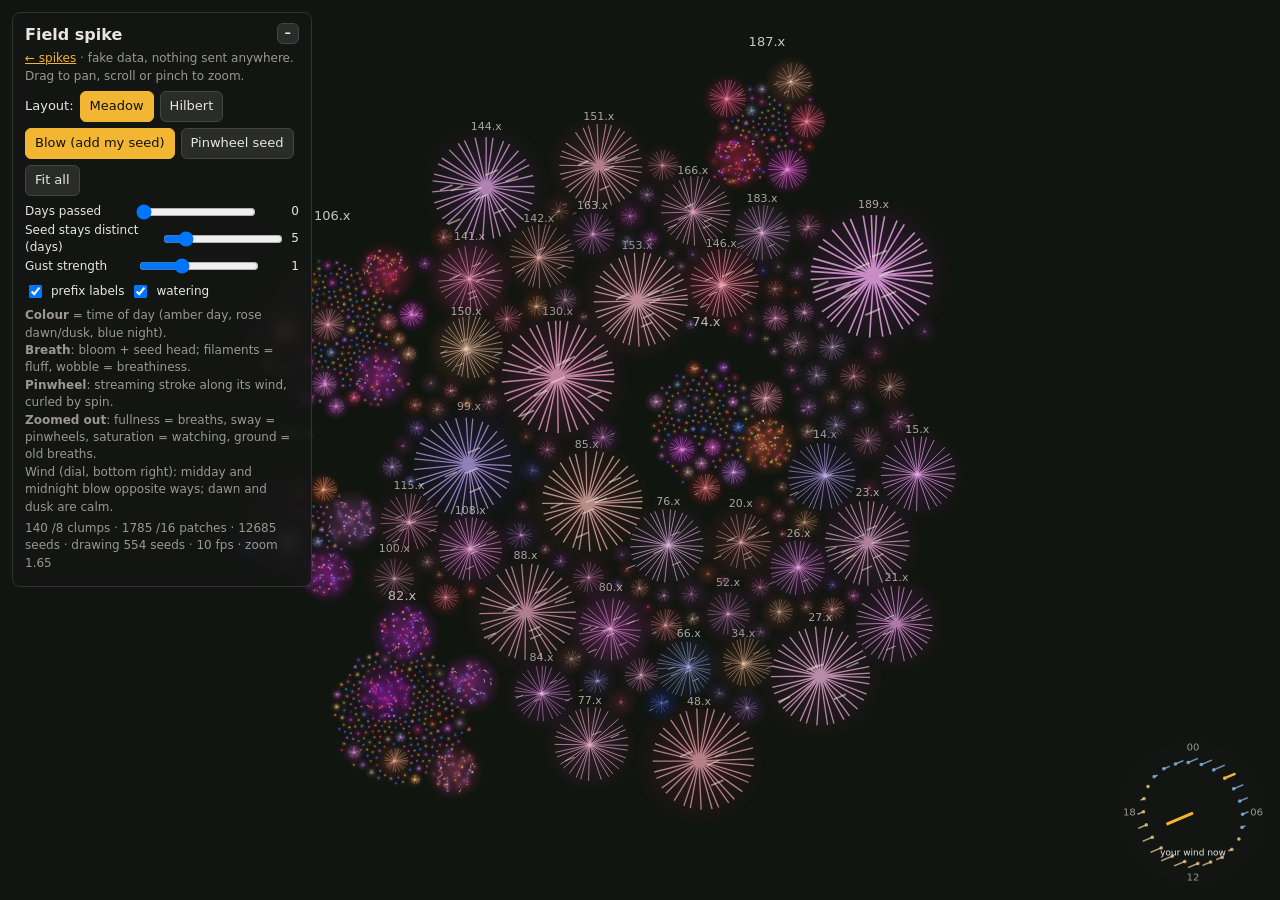
==== spikes/field.html @ 9ff6eb82 "Add field spike: meadow vs Hilbert layout with seed visuals, wind, fading and watering Co-Authored-B" ====
<!doctype html>
<html lang="en">
<head>
<meta charset="utf-8">
<meta name="viewport" content="width=device-width, initial-scale=1">
<title>Field spike</title>
<link rel="stylesheet" href="spike.css">
<style>
  html, body { height: 100%; overflow: hidden; }
  body { background: #11150f; }
  #field { position: fixed; inset: 0; width: 100%; height: 100%; border: 0; border-radius: 0; background: #11150f; touch-action: none; cursor: grab; }
  #field.dragging { cursor: grabbing; }
  .panel { position: fixed; left: 12px; top: 12px; width: 300px; max-width: calc(100vw - 24px); max-height: calc(100vh - 24px); overflow: auto;
           background: rgba(20, 22, 20, 0.86); color: #e8e6e1; border: 1px solid #333; border-radius: 8px; padding: 10px 12px; font-size: 13px; backdrop-filter: blur(6px); }
  .panel h1 { font-size: 1rem; margin: 0 0 4px; }
  .panel a { color: #f2b632; }
  .panel .row { margin: 6px 0; gap: 6px; }
  .panel button { padding: 5px 9px; font-size: 13px; background: #2a2c2a; color: #e8e6e1; border-color: #444; }
  .panel button.on, .panel button.primary { background: #f2b632; color: #111; border-color: #f2b632; }
  .panel label { font-size: 12px; justify-content: space-between; }
  .panel input[type=range] { width: 120px; }
  .panel .muted { color: #9a9890; font-size: 12px; margin: 4px 0; }
  #collapse { float: right; padding: 0 7px; }
  .panel.min > :not(h1) { display: none; }
  #dial { position: fixed; right: 12px; bottom: 12px; width: 150px; height: 150px; border: 0; background: transparent; pointer-events: none; }
  #stats { font-variant-numeric: tabular-nums; }
</style>
</head>
<body>
<canvas id="field"></canvas>
<canvas id="dial" width="300" height="300"></canvas>
<div class="panel" id="panel">
  <h1>Field spike <button id="collapse" title="collapse">–</button></h1>
  <p class="muted"><a href="index.html">← spikes</a> · fake data, nothing sent anywhere. Drag to pan, scroll or pinch to zoom.</p>
  <div class="row">
    Layout:
    <button id="lMeadow" class="on">Meadow</button>
    <button id="lHilbert">Hilbert</button>
  </div>
  <div class="row">
    <button id="blow" class="primary">Blow (add my seed)</button>
    <button id="blowPin">Pinwheel seed</button>
    <button id="fit">Fit all</button>
  </div>
  <label>Days passed <input type="range" id="days" min="0" max="90" step="1" value="0"><output id="daysV"></output></label>
  <label>Seed stays distinct (days) <input type="range" id="fresh" min="1" max="30" step="1" value="5"><output id="freshV"></output></label>
  <label>Gust strength <input type="range" id="gust" min="0" max="3" step="0.1" value="1"><output id="gustV"></output></label>
  <div class="row">
    <label><input type="checkbox" id="labels" checked> prefix labels</label>
    <label><input type="checkbox" id="watering" checked> watering</label>
  </div>
  <p class="muted">
    <b>Colour</b> = time of day (amber day, rose dawn/dusk, blue night).<br><b>Breath</b>: bloom + seed head; filaments = fluff, wobble = breathiness.<br>
    <b>Pinwheel</b>: streaming stroke along its wind, curled by spin.<br>
    <b>Zoomed out</b>: fullness = breaths, sway = pinwheels, saturation = watching, ground = old breaths.<br>
    Wind (dial, bottom right): midday and midnight blow opposite ways; dawn and dusk are calm.
  </p>
  <p class="muted" id="stats"></p>
</div>
<script type="module" src="field.js"></script>
</body>
</html>
---- spikes/spike.css ----
:root { color-scheme: light dark; --bg: #f6f4ee; --fg: #222; --muted: #777; --accent: #c98a00; --panel: #fff; --line: #ddd; }
@media (prefers-color-scheme: dark) { :root { --bg: #16171a; --fg: #e8e6e1; --muted: #999; --accent: #f2b632; --panel: #202226; --line: #333; } }
* { box-sizing: border-box; }
body { margin: 0; background: var(--bg); color: var(--fg); font: 15px/1.45 system-ui, sans-serif; }
main { max-width: 1000px; margin: 0 auto; padding: 16px; }
h1 { font-size: 1.4rem; margin: 0.4em 0; }
h2 { font-size: 1rem; margin: 1.2em 0 0.4em; color: var(--muted); text-transform: uppercase; letter-spacing: 0.05em; }
a { color: var(--accent); }
button { font: inherit; padding: 8px 14px; border-radius: 6px; border: 1px solid var(--line); background: var(--panel); color: var(--fg); cursor: pointer; }
button.primary { background: var(--accent); color: #000; border-color: var(--accent); }
canvas, video { display: block; max-width: 100%; background: var(--panel); border: 1px solid var(--line); border-radius: 6px; }
.row { display: flex; flex-wrap: wrap; gap: 12px; align-items: center; margin: 8px 0; }
.stats { display: grid; grid-template-columns: repeat(auto-fill, minmax(150px, 1fr)); gap: 8px; }
.stat { background: var(--panel); border: 1px solid var(--line); border-radius: 6px; padding: 8px; }
.stat b { display: block; font-size: 1.3rem; font-variant-numeric: tabular-nums; }
.stat span { color: var(--muted); font-size: 0.8rem; }
label { display: flex; gap: 6px; align-items: center; font-size: 0.9rem; }
input[type=range] { width: 140px; }
table { border-collapse: collapse; width: 100%; font-size: 0.85rem; font-variant-numeric: tabular-nums; }
td, th { border-bottom: 1px solid var(--line); padding: 4px 6px; text-align: left; }
code { font-size: 0.8rem; word-break: break-all; }
.muted { color: var(--muted); }
.ok { color: #3a9d4a; } .bad { color: #d0463b; }
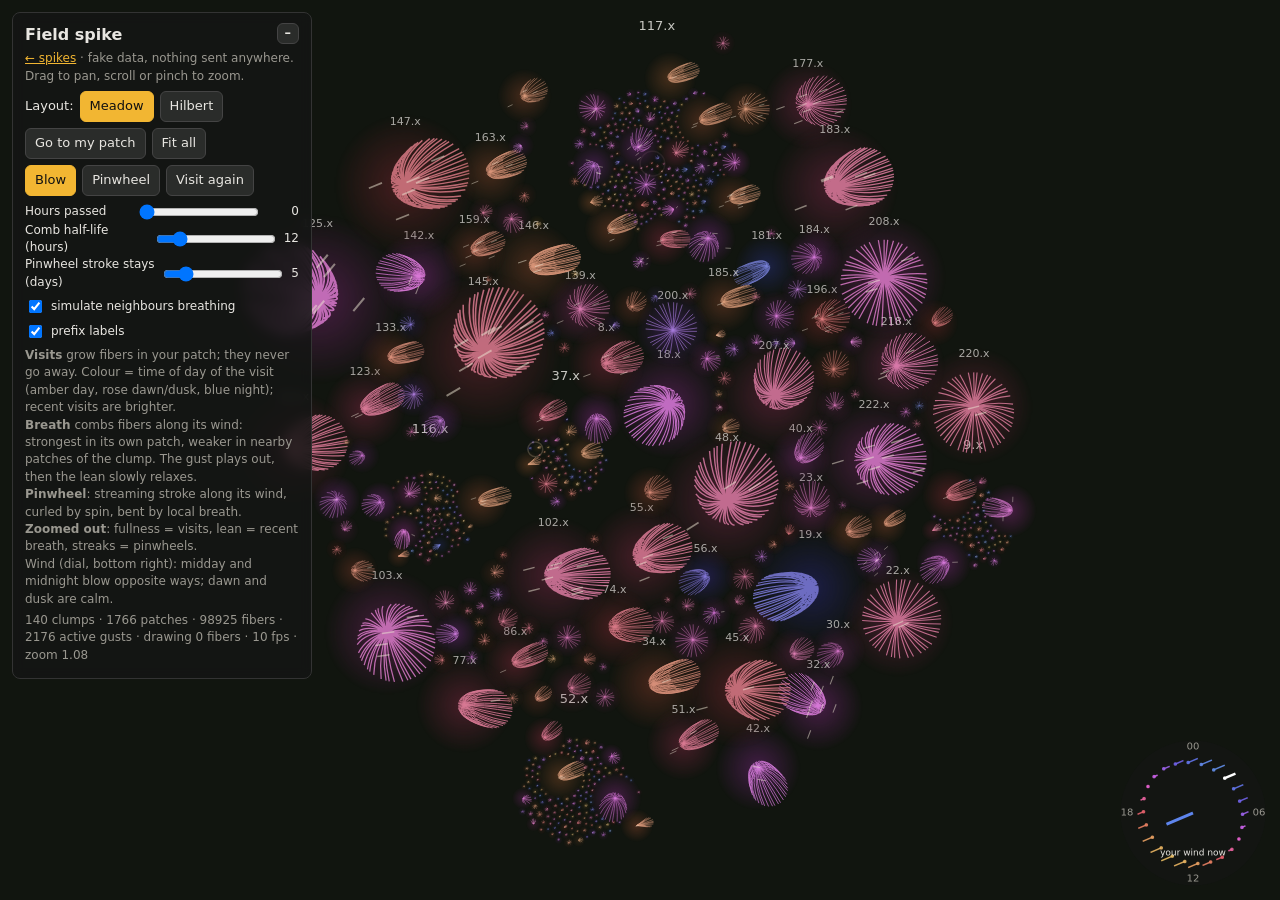
==== commit 7d3cdb31: "Change concept: visits grow fibers, breaths comb them; rebuild field spike and update plans Co-Autho" ====
--- a/spikes/field.html
+++ b/spikes/field.html
@@ -38,21 +38,28 @@
     <button id="lHilbert">Hilbert</button>
   </div>
   <div class="row">
-    <button id="blow" class="primary">Blow (add my seed)</button>
-    <button id="blowPin">Pinwheel seed</button>
+    <button id="home">Go to my patch</button>
     <button id="fit">Fit all</button>
   </div>
-  <label>Days passed <input type="range" id="days" min="0" max="90" step="1" value="0"><output id="daysV"></output></label>
-  <label>Seed stays distinct (days) <input type="range" id="fresh" min="1" max="30" step="1" value="5"><output id="freshV"></output></label>
-  <label>Gust strength <input type="range" id="gust" min="0" max="3" step="0.1" value="1"><output id="gustV"></output></label>
+  <div class="row">
+    <button id="blow" class="primary">Blow</button>
+    <button id="blowPin">Pinwheel</button>
+    <button id="visit">Visit again</button>
+  </div>
+  <label>Hours passed <input type="range" id="hours" min="0" max="96" step="1" value="0"><output id="hoursV"></output></label>
+  <label>Comb half-life (hours) <input type="range" id="halfLife" min="1" max="72" step="1" value="12"><output id="halfLifeV"></output></label>
+  <label>Pinwheel stroke stays (days) <input type="range" id="fresh" min="1" max="30" step="1" value="5"><output id="freshV"></output></label>
+  <div class="row">
+    <label><input type="checkbox" id="neighbours" checked> simulate neighbours breathing</label>
+  </div>
   <div class="row">
     <label><input type="checkbox" id="labels" checked> prefix labels</label>
-    <label><input type="checkbox" id="watering" checked> watering</label>
   </div>
   <p class="muted">
-    <b>Colour</b> = time of day (amber day, rose dawn/dusk, blue night).<br><b>Breath</b>: bloom + seed head; filaments = fluff, wobble = breathiness.<br>
-    <b>Pinwheel</b>: streaming stroke along its wind, curled by spin.<br>
-    <b>Zoomed out</b>: fullness = breaths, sway = pinwheels, saturation = watching, ground = old breaths.<br>
+    <b>Visits</b> grow fibers in your patch; they never go away. Colour = time of day of the visit (amber day, rose dawn/dusk, blue night); recent visits are brighter.<br>
+    <b>Breath</b> combs fibers along its wind: strongest in its own patch, weaker in nearby patches of the clump. The gust plays out, then the lean slowly relaxes.<br>
+    <b>Pinwheel</b>: streaming stroke along its wind, curled by spin, bent by local breath.<br>
+    <b>Zoomed out</b>: fullness = visits, lean = recent breath, streaks = pinwheels.<br>
     Wind (dial, bottom right): midday and midnight blow opposite ways; dawn and dusk are calm.
   </p>
   <p class="muted" id="stats"></p>
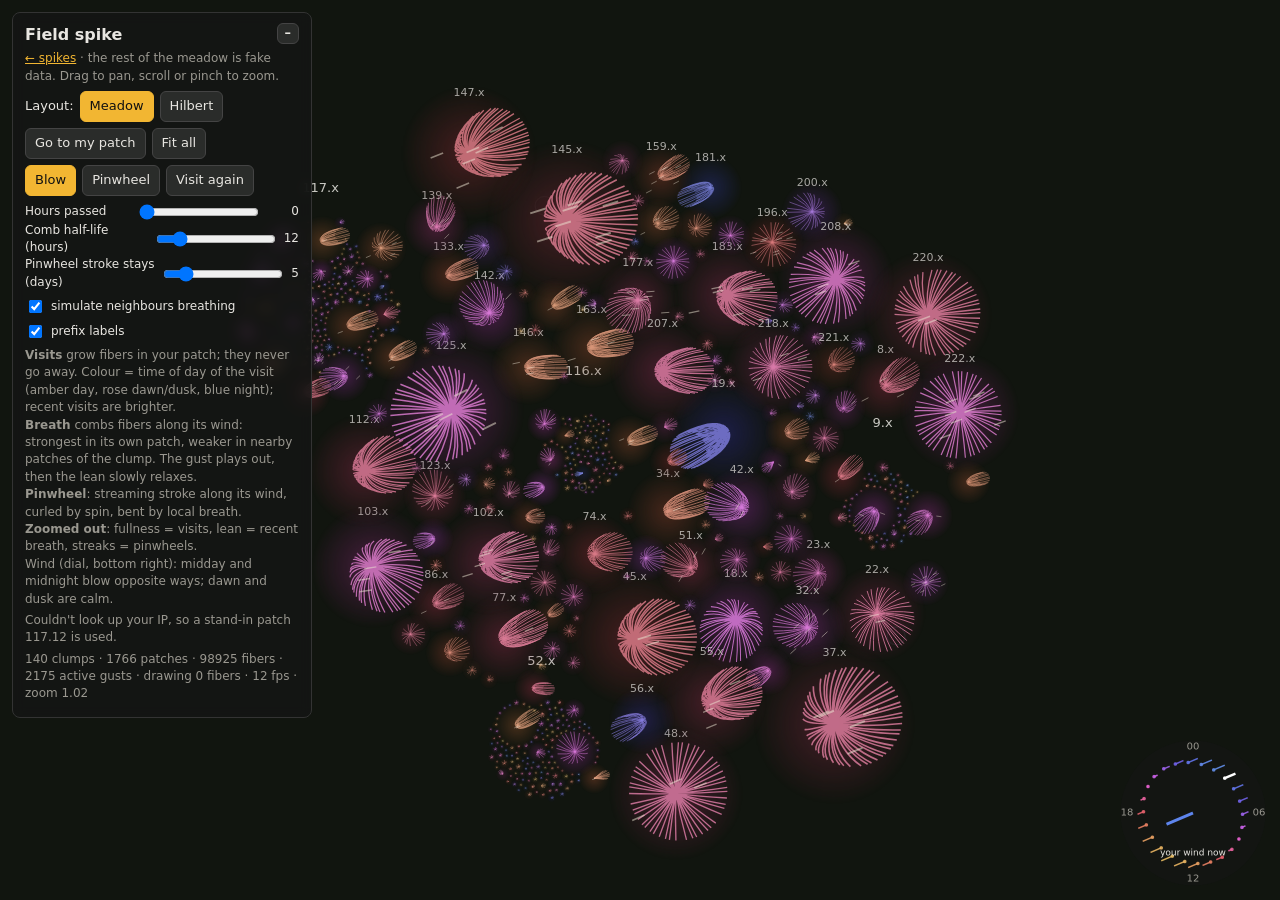
==== commit 0d788415: "Field spike: place your visit in your real /16 patch from an IP lookup Co-Authored-By: Claude Opus 5" ====
--- a/spikes/field.html
+++ b/spikes/field.html
@@ -31,7 +31,7 @@
 <canvas id="dial" width="300" height="300"></canvas>
 <div class="panel" id="panel">
   <h1>Field spike <button id="collapse" title="collapse">–</button></h1>
-  <p class="muted"><a href="index.html">← spikes</a> · fake data, nothing sent anywhere. Drag to pan, scroll or pinch to zoom.</p>
+  <p class="muted"><a href="index.html">← spikes</a> · the rest of the meadow is fake data. Drag to pan, scroll or pinch to zoom.</p>
   <div class="row">
     Layout:
     <button id="lMeadow" class="on">Meadow</button>
@@ -62,6 +62,7 @@
     <b>Zoomed out</b>: fullness = visits, lean = recent breath, streaks = pinwheels.<br>
     Wind (dial, bottom right): midday and midnight blow opposite ways; dawn and dusk are calm.
   </p>
+  <p class="muted" id="you"></p>
   <p class="muted" id="stats"></p>
 </div>
 <script type="module" src="field.js"></script>
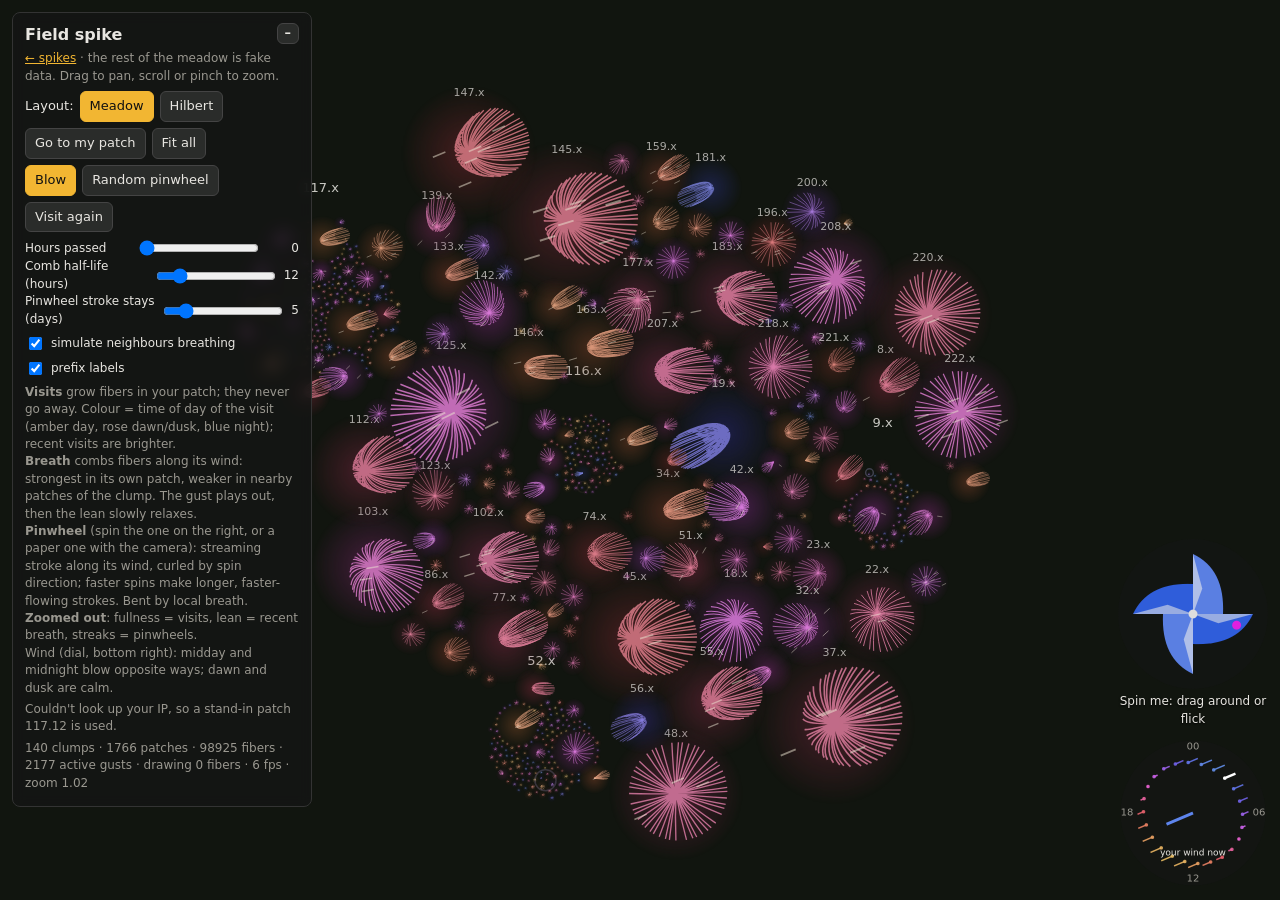
==== commit cffe97c4: "Field spike: on-screen pinwheel spun with mouse or touch places strokes Co-Authored-By: Claude Opus " ====
--- a/spikes/field.html
+++ b/spikes/field.html
@@ -24,11 +24,21 @@
   .panel.min > :not(h1) { display: none; }
   #dial { position: fixed; right: 12px; bottom: 12px; width: 150px; height: 150px; border: 0; background: transparent; pointer-events: none; }
   #stats { font-variant-numeric: tabular-nums; }
+  #pw { position: fixed; right: 12px; bottom: 172px; width: 150px; text-align: center; color: #e8e6e1; font-size: 12px; user-select: none; -webkit-user-select: none; }
+  #pwc { width: 150px; height: 150px; border: 0; background: rgba(20,22,20,0.6); border-radius: 50%; touch-action: none; cursor: grab; }
+  #pwc.dragging { cursor: grabbing; }
+  #pwLabel { margin-top: 4px; font-variant-numeric: tabular-nums; text-shadow: 0 1px 2px #000; }
+  #toast { position: fixed; left: 50%; bottom: 16px; transform: translateX(-50%); background: rgba(20,22,20,0.9); color: #e8e6e1; border: 1px solid #444;
+           border-radius: 6px; padding: 6px 12px; font-size: 13px; opacity: 0; transition: opacity 0.4s; pointer-events: none; }
+  #toast.on { opacity: 1; }
+  @media (max-width: 600px) { #pw { width: 110px; bottom: 140px; } #pwc { width: 110px; height: 110px; } #dial { width: 120px; height: 120px; } }
 </style>
 </head>
 <body>
 <canvas id="field"></canvas>
 <canvas id="dial" width="300" height="300"></canvas>
+<div id="pw"><canvas id="pwc" width="300" height="300"></canvas><div id="pwLabel">Spin me: drag around or flick</div></div>
+<div id="toast"></div>
 <div class="panel" id="panel">
   <h1>Field spike <button id="collapse" title="collapse">–</button></h1>
   <p class="muted"><a href="index.html">← spikes</a> · the rest of the meadow is fake data. Drag to pan, scroll or pinch to zoom.</p>
@@ -43,7 +53,7 @@
   </div>
   <div class="row">
     <button id="blow" class="primary">Blow</button>
-    <button id="blowPin">Pinwheel</button>
+    <button id="blowPin">Random pinwheel</button>
     <button id="visit">Visit again</button>
   </div>
   <label>Hours passed <input type="range" id="hours" min="0" max="96" step="1" value="0"><output id="hoursV"></output></label>
@@ -58,7 +68,7 @@
   <p class="muted">
     <b>Visits</b> grow fibers in your patch; they never go away. Colour = time of day of the visit (amber day, rose dawn/dusk, blue night); recent visits are brighter.<br>
     <b>Breath</b> combs fibers along its wind: strongest in its own patch, weaker in nearby patches of the clump. The gust plays out, then the lean slowly relaxes.<br>
-    <b>Pinwheel</b>: streaming stroke along its wind, curled by spin, bent by local breath.<br>
+    <b>Pinwheel</b> (spin the one on the right, or a paper one with the camera): streaming stroke along its wind, curled by spin direction; faster spins make longer, faster-flowing strokes. Bent by local breath.<br>
     <b>Zoomed out</b>: fullness = visits, lean = recent breath, streaks = pinwheels.<br>
     Wind (dial, bottom right): midday and midnight blow opposite ways; dawn and dusk are calm.
   </p>
